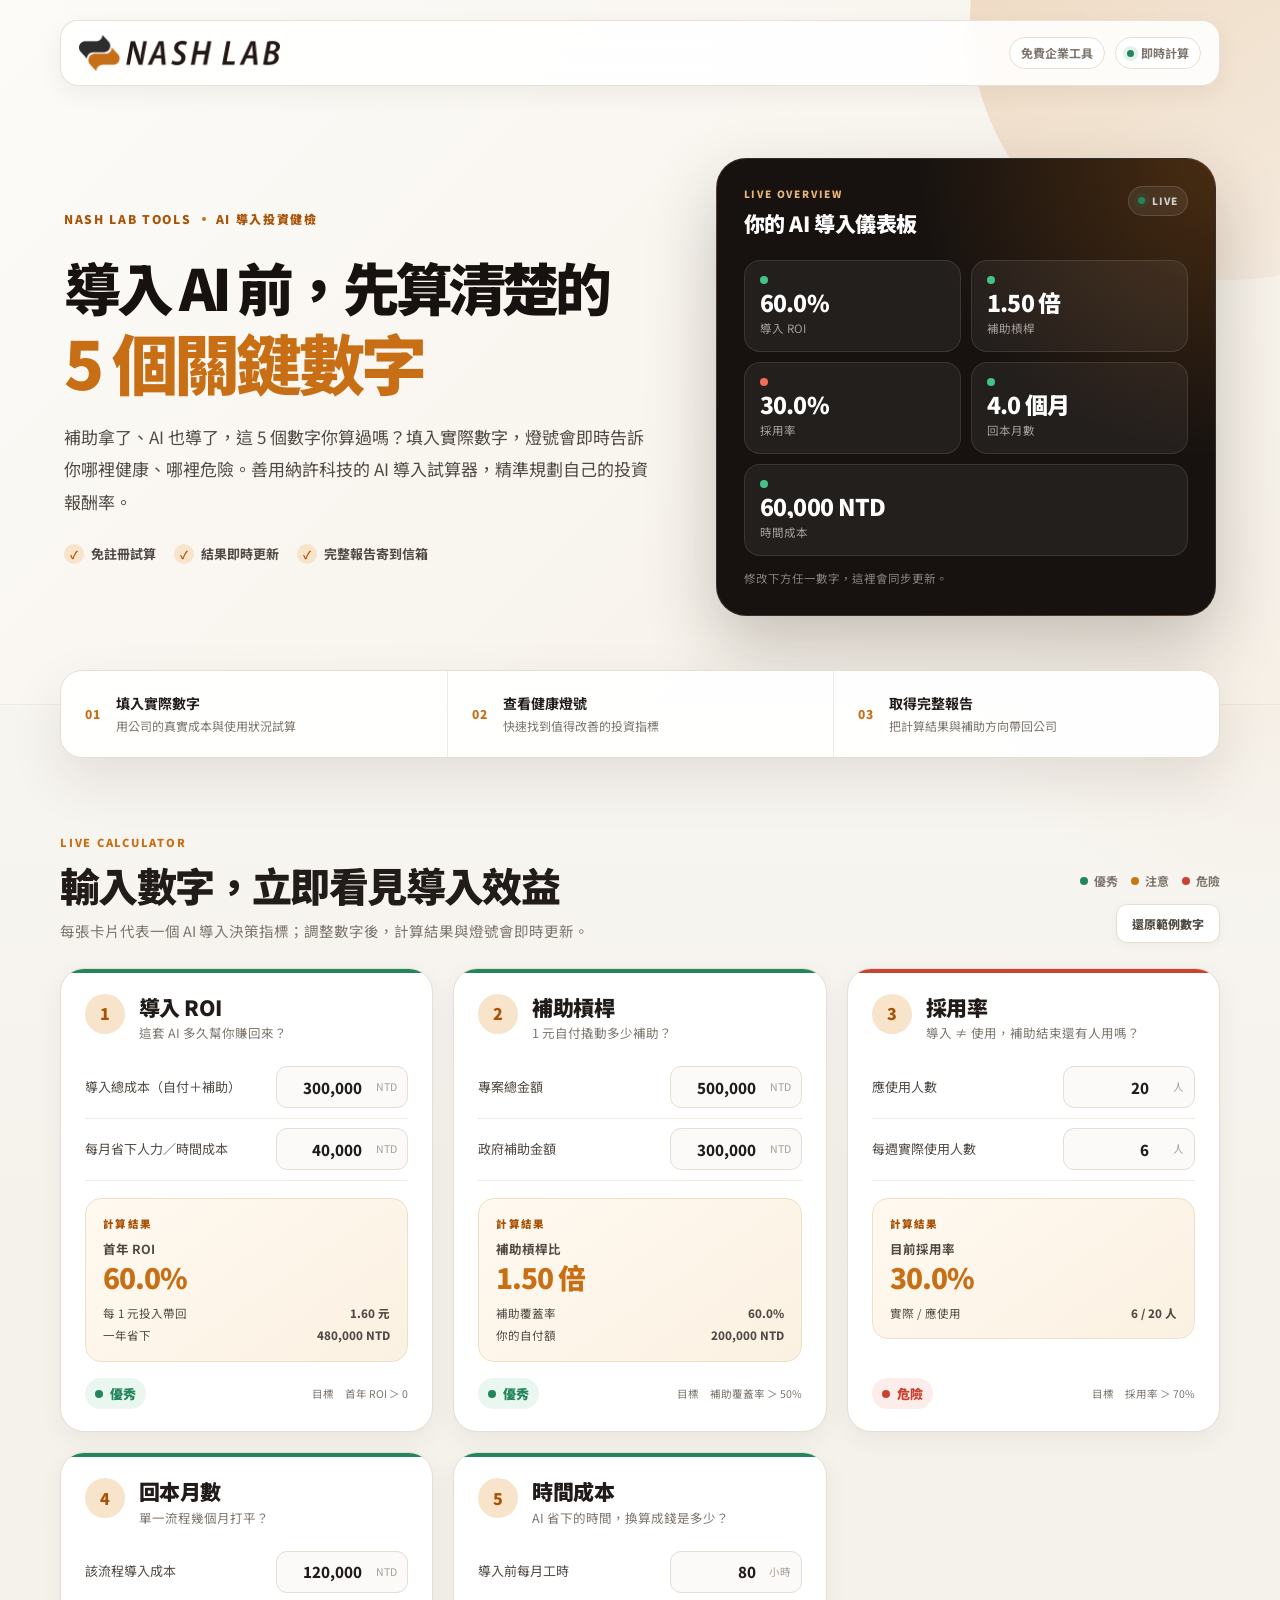
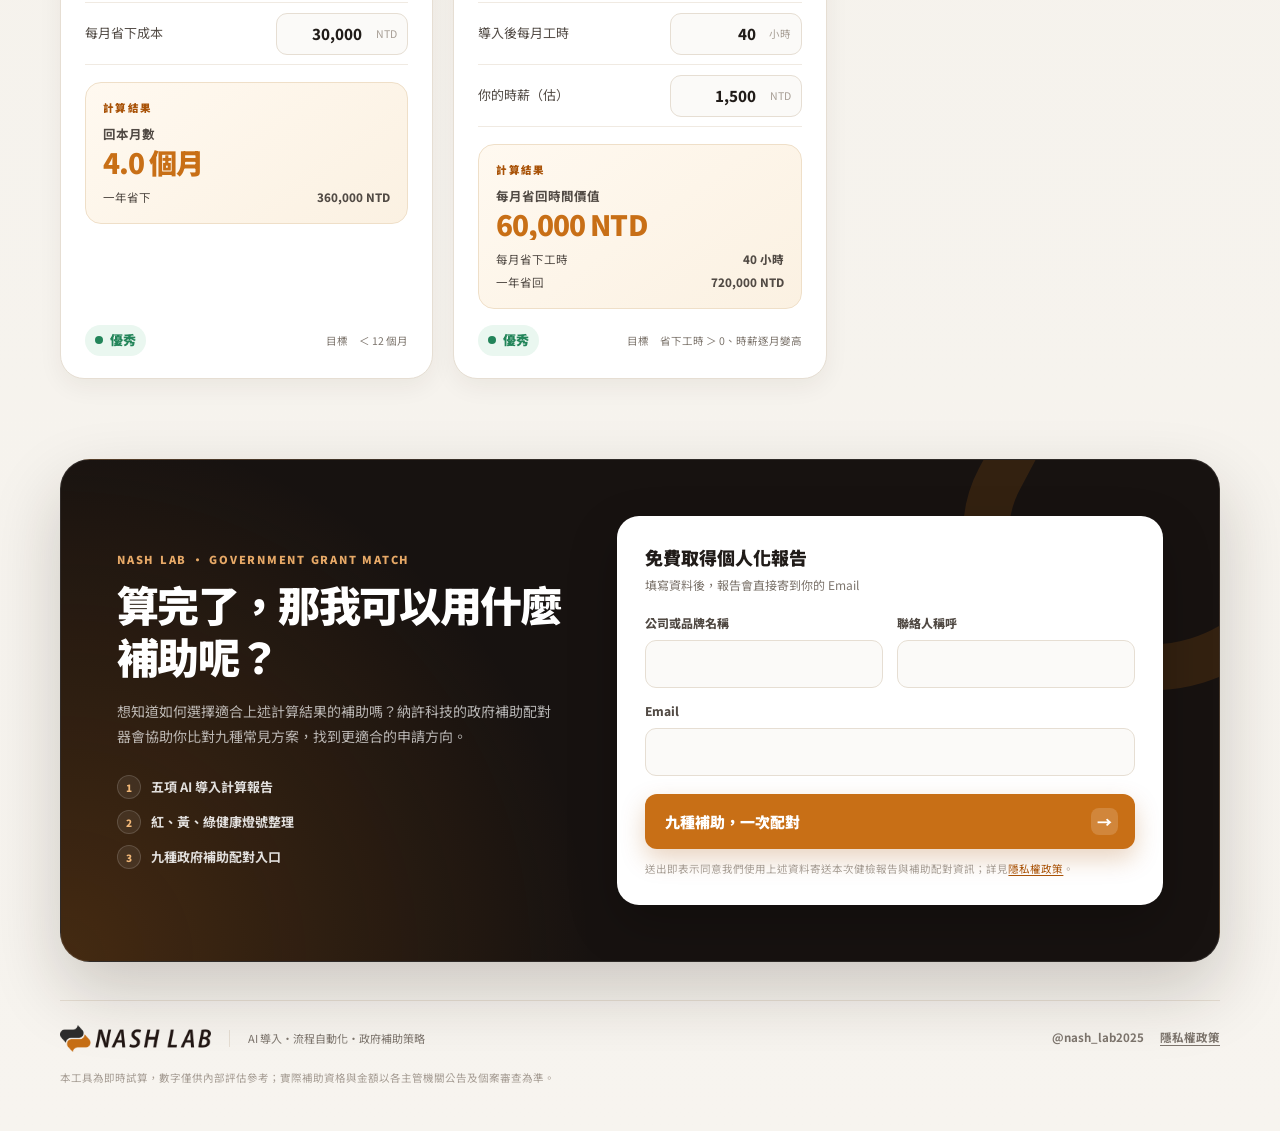
==== index.html @ 73655759 "Refresh stylesheet for mobile heading fix" ====
<!DOCTYPE html>
<html lang="zh-Hant">
<head>
<meta charset="UTF-8" />
<meta name="viewport" content="width=device-width, initial-scale=1.0" />
<title>AI 導入補助健檢｜納許實驗室 Nash Lab</title>
<meta name="description" content="免費工具：導入 AI 前，先算清楚 ROI、補助槓桿、採用率、回本月數、時間成本這 5 個數字。填入你的實際數字，紅黃綠燈號即時告訴你哪裡健康、哪裡危險。" />
<link rel="canonical" href="https://tools.nashlab.tech/" />
<meta name="theme-color" content="#D07100" />
<!-- Open Graph / 社群分享預覽 -->
<meta property="og:type" content="website" />
<meta property="og:site_name" content="Nash Lab 納許實驗室" />
<meta property="og:title" content="導入 AI 前，先算清楚的 5 個數字｜免費健檢工具" />
<meta property="og:description" content="補助拿了、AI 也導了，這 5 個數字你算過嗎？填入數字，30 秒看出你哪一盞是紅燈。" />
<meta property="og:url" content="https://tools.nashlab.tech/" />
<meta property="og:image" content="https://tools.nashlab.tech/assets/og-image.png" />
<meta property="og:image:width" content="1200" />
<meta property="og:image:height" content="630" />
<meta property="og:locale" content="zh_TW" />
<meta name="twitter:card" content="summary_large_image" />
<meta name="twitter:title" content="導入 AI 前，先算清楚的 5 個數字｜免費健檢工具" />
<meta name="twitter:description" content="補助拿了、AI 也導了，這 5 個數字你算過嗎？30 秒看出你哪一盞是紅燈。" />
<meta name="twitter:image" content="https://tools.nashlab.tech/assets/og-image.png" />
<!-- Icons -->
<link rel="icon" href="assets/favicon.ico" sizes="any" />
<link rel="icon" type="image/png" sizes="32x32" href="assets/favicon-32.png" />
<link rel="apple-touch-icon" href="assets/apple-touch-icon.png" />
<link rel="manifest" href="manifest.webmanifest" />
<!-- Fonts -->
<link rel="preconnect" href="https://fonts.googleapis.com">
<link rel="preconnect" href="https://fonts.gstatic.com" crossorigin>
<link href="https://fonts.googleapis.com/css2?family=Noto+Sans+TC:wght@400;500;700;900&display=swap" rel="stylesheet">
<link rel="stylesheet" href="css/style.css?v=20260726-1" />
</head>
<body>
<header class="hero">
  <div class="hero-shell">
    <nav class="site-nav" aria-label="品牌導覽">
      <a class="brand" href="./" aria-label="Nash Lab AI 導入補助健檢首頁">
        <img class="logo" src="assets/logo.png" alt="Nash Lab 納許科技">
      </a>
      <div class="nav-meta">
        <span>免費企業工具</span>
        <span class="nav-live"><i></i>即時計算</span>
      </div>
    </nav>

    <div class="hero-grid">
      <div class="hero-copy">
        <div class="eyebrow"><span>NASH LAB TOOLS</span><i></i><span>AI 導入投資健檢</span></div>
        <h1><span class="headline-main">導入 AI 前，先算清楚的</span><br><span class="hl">5 個關鍵數字</span></h1>
        <p class="sub">補助拿了、AI 也導了，這 5 個數字你算過嗎？填入實際數字，燈號會即時告訴你哪裡健康、哪裡危險。善用納許科技的 AI 導入試算器，精準規劃自己的投資報酬率。</p>
        <div class="hero-points" aria-label="工具特色">
          <span><i>✓</i>免註冊試算</span>
          <span><i>✓</i>結果即時更新</span>
          <span><i>✓</i>完整報告寄到信箱</span>
        </div>
      </div>

      <aside class="summary-panel" aria-label="五項即時計算摘要">
        <div class="summary-head">
          <div>
            <span class="summary-kicker">LIVE OVERVIEW</span>
            <h2>你的 AI 導入儀表板</h2>
          </div>
          <span class="summary-live"><i></i>LIVE</span>
        </div>
        <div class="summary" id="summary" aria-live="polite"></div>
        <p class="summary-note">修改下方任一數字，這裡會同步更新。</p>
      </aside>
    </div>
  </div>
</header>

<main class="wrap">
  <section class="process" aria-label="使用方式">
    <div class="process-item">
      <span class="process-num">01</span>
      <div><strong>填入實際數字</strong><p>用公司的真實成本與使用狀況試算</p></div>
    </div>
    <div class="process-item">
      <span class="process-num">02</span>
      <div><strong>查看健康燈號</strong><p>快速找到值得改善的投資指標</p></div>
    </div>
    <div class="process-item">
      <span class="process-num">03</span>
      <div><strong>取得完整報告</strong><p>把計算結果與補助方向帶回公司</p></div>
    </div>
  </section>

  <section class="calculator-section" aria-labelledby="calculator-title">
    <div class="section-head">
      <div class="section-copy">
        <span class="section-kicker">LIVE CALCULATOR</span>
        <h2 id="calculator-title">輸入數字，立即看見導入效益</h2>
        <p>每張卡片代表一個 AI 導入決策指標；調整數字後，計算結果與燈號會即時更新。</p>
      </div>
      <div class="section-tools">
        <div class="legend" aria-label="燈號說明">
          <span><i class="sw" style="background:var(--good)"></i>優秀</span>
          <span><i class="sw" style="background:var(--warn)"></i>注意</span>
          <span><i class="sw" style="background:var(--danger)"></i>危險</span>
        </div>
        <button class="reset" id="reset">還原範例數字</button>
      </div>
    </div>
    <div class="grid" id="grid"></div>
  </section>

  <section class="cta">
    <div class="cta-inner">
      <div class="cta-copy">
        <span class="cta-kicker">NASH LAB · GOVERNMENT GRANT MATCH</span>
        <h3>算完了，那我可以用什麼補助呢？</h3>
        <p>想知道如何選擇適合上述計算結果的補助嗎？納許科技的政府補助配對器會協助你比對九種常見方案，找到更適合的申請方向。</p>
        <div class="cta-benefits" aria-label="報告內容">
          <span><i>1</i>五項 AI 導入計算報告</span>
          <span><i>2</i>紅、黃、綠健康燈號整理</span>
          <span><i>3</i>九種政府補助配對入口</span>
        </div>
      </div>
      <form class="lead-form" id="lead-form">
        <div class="form-head">
          <strong>免費取得個人化報告</strong>
          <span>填寫資料後，報告會直接寄到你的 Email</span>
        </div>
        <div class="lead-fields">
          <label class="lead-field">
            <span>公司或品牌名稱</span>
            <input type="text" name="company" autocomplete="organization" maxlength="100" required>
          </label>
          <label class="lead-field">
            <span>聯絡人稱呼</span>
            <input type="text" name="contact" autocomplete="name" maxlength="60" required>
          </label>
          <label class="lead-field lead-field-email">
            <span>Email</span>
            <input type="email" name="email" autocomplete="email" inputmode="email" maxlength="160" required>
          </label>
        </div>
        <label class="form-honey" aria-hidden="true">
          <span>Website</span>
          <input type="text" name="website" tabindex="-1" autocomplete="off">
        </label>
        <button class="pill" type="submit"><span>九種補助，一次配對</span><i aria-hidden="true">→</i></button>
        <div class="form-status" id="form-status" role="status" aria-live="polite"></div>
        <p class="form-note">送出即表示同意我們使用上述資料寄送本次健檢報告與補助配對資訊；詳見<a href="https://nashlab.tech/privacy-policy/" target="_blank" rel="noopener">隱私權政策</a>。</p>
      </form>
    </div>
  </section>
</main>

<footer>
  <div class="footer-inner">
    <div class="footer-brand">
      <img class="flogo" src="assets/logo.png" alt="Nash Lab 納許科技">
      <p>AI 導入・流程自動化・政府補助策略</p>
    </div>
    <div class="footer-meta">
      <span>@nash_lab2025</span>
      <a href="https://nashlab.tech/privacy-policy/" target="_blank" rel="noopener">隱私權政策</a>
    </div>
  </div>
  <p class="disc">本工具為即時試算，數字僅供內部評估參考；實際補助資格與金額以各主管機關公告及個案審查為準。</p>
</footer>
<script src="js/app.js?v=20260725-5"></script>
</body>
</html>
---- css/style.css ----
:root{
  --paper:#F5F2EC;
  --paper-deep:#ECE5DA;
  --card:#FFFFFF;
  --ink:#211C19;
  --ink-soft:#514A44;
  --brand-black:#171210;
  --accent:#C86F16;
  --accent-deep:#A95308;
  --accent-soft:#F7E4CA;
  --accent-pale:#FFF8EE;
  --good:#23855A;
  --good-soft:#EAF7F0;
  --warn:#C47A12;
  --warn-soft:#FFF5DF;
  --danger:#C84332;
  --danger-soft:#FDEDEA;
  --line:#E6DED3;
  --line-soft:#F0EAE2;
  --muted:#7D756D;
  --muted2:#A69D94;
  --sans:"Noto Sans TC",system-ui,-apple-system,sans-serif;
  --shadow-sm:0 8px 24px rgba(46,32,20,.06);
  --shadow:0 22px 54px rgba(46,32,20,.10);
  --radius:24px;
}
*{box-sizing:border-box;margin:0;padding:0}
html{scroll-behavior:smooth}
body{
  min-height:100vh;
  background:
    radial-gradient(circle at 100% 18%,rgba(200,111,22,.10),transparent 26rem),
    linear-gradient(180deg,#FBFAF7 0,var(--paper) 46%,#F7F4EF 100%);
  color:var(--ink);
  font-family:var(--sans);
  line-height:1.55;
  -webkit-font-smoothing:antialiased;
}
a{color:inherit}
button,input{font-family:inherit}
.wrap{width:min(1160px,calc(100% - 40px));margin:0 auto}

/* ---------- hero / Nash brand ---------- */
.hero{
  position:relative;
  overflow:hidden;
  padding:20px 20px 78px;
  background:linear-gradient(135deg,#FCFBF8 0%,#F6F0E7 100%);
  border-bottom:1px solid rgba(200,111,22,.12);
}
.hero::before{
  content:"";
  position:absolute;
  width:520px;
  height:520px;
  right:-210px;
  top:-240px;
  border-radius:50%;
  background:linear-gradient(145deg,rgba(200,111,22,.26),rgba(200,111,22,.02));
}
.hero::after{
  content:"";
  position:absolute;
  inset:0;
  opacity:.25;
  pointer-events:none;
  background-image:
    linear-gradient(rgba(33,28,25,.055) 1px,transparent 1px),
    linear-gradient(90deg,rgba(33,28,25,.055) 1px,transparent 1px);
  background-size:72px 72px;
  -webkit-mask-image:linear-gradient(to bottom,rgba(0,0,0,.28),transparent 74%);
  mask-image:linear-gradient(to bottom,rgba(0,0,0,.28),transparent 74%);
}
.hero-shell{position:relative;z-index:1;width:min(1160px,100%);margin:0 auto}
.site-nav{
  min-height:66px;
  display:flex;
  align-items:center;
  justify-content:space-between;
  gap:24px;
  padding:13px 18px;
  background:rgba(255,255,255,.88);
  border:1px solid rgba(230,222,211,.9);
  border-radius:18px;
  box-shadow:var(--shadow-sm);
  backdrop-filter:blur(12px);
}
.brand{display:inline-flex;align-items:center;text-decoration:none}
.logo{display:block;width:auto;height:36px}
.nav-meta{display:flex;align-items:center;gap:10px}
.nav-meta>span{
  display:inline-flex;
  align-items:center;
  gap:7px;
  min-height:32px;
  padding:6px 11px;
  border:1px solid var(--line);
  border-radius:999px;
  background:#fff;
  color:var(--muted);
  font-size:12px;
  font-weight:700;
}
.nav-live i,.summary-live i{
  width:7px;
  height:7px;
  border-radius:50%;
  background:var(--good);
  box-shadow:0 0 0 4px rgba(35,133,90,.12);
}
.hero-grid{
  display:grid;
  grid-template-columns:minmax(0,1.08fr) minmax(390px,.92fr);
  align-items:center;
  gap:64px;
  padding:72px 4px 10px;
}
.hero-copy{max-width:650px}
.eyebrow{
  display:flex;
  align-items:center;
  gap:10px;
  margin-bottom:18px;
  color:var(--accent-deep);
  font-size:12px;
  font-weight:900;
  letter-spacing:.14em;
}
.eyebrow i{width:4px;height:4px;border-radius:50%;background:var(--accent)}
h1{
  color:var(--brand-black);
  font-size:clamp(40px,5.4vw,66px);
  font-weight:900;
  letter-spacing:-.055em;
  line-height:1.12;
}
.headline-main{
  display:inline-block;
  font-size:.86em;
  letter-spacing:-.07em;
  white-space:nowrap;
}
h1 .hl{
  display:inline-block;
  margin-top:5px;
  color:var(--accent);
}
.sub{
  max-width:610px;
  margin-top:22px;
  color:var(--ink-soft);
  font-size:17px;
  line-height:1.9;
}
.hero-points{display:flex;flex-wrap:wrap;gap:10px 18px;margin-top:26px}
.hero-points span{display:inline-flex;align-items:center;gap:7px;color:var(--ink-soft);font-size:13px;font-weight:700}
.hero-points i{
  width:20px;
  height:20px;
  display:grid;
  place-items:center;
  border-radius:50%;
  background:var(--accent-soft);
  color:var(--accent-deep);
  font-style:normal;
  font-size:11px;
}

/* ---------- live dashboard ---------- */
.summary-panel{
  padding:27px;
  border:1px solid rgba(255,255,255,.12);
  border-radius:30px;
  background:
    radial-gradient(circle at 100% 0,rgba(200,111,22,.28),transparent 44%),
    var(--brand-black);
  color:#fff;
  box-shadow:0 30px 70px rgba(38,24,15,.24);
}
.summary-head{display:flex;align-items:flex-start;justify-content:space-between;gap:20px}
.summary-kicker{display:block;color:#E9B479;font-size:10px;font-weight:900;letter-spacing:.18em}
.summary-head h2{margin-top:5px;color:#fff;font-size:21px;font-weight:900;letter-spacing:-.02em}
.summary-live{
  display:inline-flex;
  align-items:center;
  gap:7px;
  padding:6px 9px;
  border:1px solid rgba(255,255,255,.14);
  border-radius:999px;
  background:rgba(255,255,255,.07);
  color:rgba(255,255,255,.76);
  font-size:10px;
  font-weight:900;
  letter-spacing:.1em;
}
.summary{
  display:grid;
  grid-template-columns:repeat(2,minmax(0,1fr));
  gap:10px;
  margin-top:21px;
}
.schip{
  min-width:0;
  min-height:92px;
  display:flex;
  flex-direction:column;
  align-items:flex-start;
  justify-content:center;
  gap:7px;
  padding:14px 15px;
  border:1px solid rgba(255,255,255,.10);
  border-radius:16px;
  background:rgba(255,255,255,.055);
}
.schip:last-child{grid-column:1 / -1}
.schip .dot{width:8px;height:8px;border-radius:50%;background:#827A74;transition:background .2s}
.dot.good{background:#44C389}
.dot.warn{background:#F0A943}
.dot.danger{background:#F06D5E}
.schip .val{
  max-width:100%;
  overflow:hidden;
  color:#fff;
  font-size:23px;
  font-weight:900;
  font-variant-numeric:tabular-nums;
  letter-spacing:-.03em;
  line-height:1;
  text-overflow:ellipsis;
  white-space:nowrap;
}
.schip .lbl{color:rgba(255,255,255,.58);font-size:11.5px;line-height:1.3}
.summary-note{margin-top:14px;color:rgba(255,255,255,.48);font-size:11.5px}

/* ---------- three-step strip ---------- */
.process{
  position:relative;
  z-index:2;
  display:grid;
  grid-template-columns:repeat(3,minmax(0,1fr));
  margin-top:-35px;
  border:1px solid var(--line);
  border-radius:22px;
  background:rgba(255,255,255,.96);
  box-shadow:var(--shadow);
}
.process-item{display:flex;align-items:center;gap:15px;padding:22px 24px}
.process-item+ .process-item{border-left:1px solid var(--line-soft)}
.process-num{
  flex:none;
  color:var(--accent);
  font-size:12px;
  font-weight:900;
  letter-spacing:.08em;
}
.process-item strong{display:block;color:var(--ink);font-size:14px}
.process-item p{margin-top:2px;color:var(--muted);font-size:12px}

/* ---------- calculator heading ---------- */
.calculator-section{padding:76px 0 16px}
.section-head{display:flex;align-items:flex-end;justify-content:space-between;gap:40px;margin-bottom:25px}
.section-copy{max-width:670px}
.section-kicker,.cta-kicker{
  display:block;
  margin-bottom:9px;
  color:var(--accent);
  font-size:11px;
  font-weight:900;
  letter-spacing:.16em;
}
.section-copy h2{font-size:clamp(28px,4vw,40px);font-weight:900;letter-spacing:-.04em;line-height:1.25}
.section-copy p{margin-top:10px;color:var(--muted);font-size:14.5px}
.section-tools{display:flex;flex-direction:column;align-items:flex-end;gap:13px}
.legend{display:flex;align-items:center;gap:13px;flex-wrap:wrap;color:var(--muted);font-size:12px;font-weight:700}
.legend span{display:inline-flex;align-items:center;gap:6px;white-space:nowrap}
.sw{width:8px;height:8px;border-radius:50%}
.reset{
  min-height:39px;
  padding:8px 15px;
  border:1px solid var(--line);
  border-radius:11px;
  background:#fff;
  color:var(--ink-soft);
  cursor:pointer;
  font-size:12px;
  font-weight:800;
  box-shadow:0 3px 10px rgba(34,26,20,.04);
  transition:border-color .16s,color .16s,transform .16s;
}
.reset:hover{border-color:var(--accent);color:var(--accent-deep);transform:translateY(-1px)}
.reset:focus-visible{outline:3px solid rgba(200,111,22,.22);outline-offset:2px}

/* ---------- calculator cards ---------- */
.grid{display:grid;grid-template-columns:repeat(auto-fit,minmax(340px,1fr));gap:20px}
.card{
  position:relative;
  overflow:hidden;
  display:flex;
  flex-direction:column;
  min-width:0;
  border:1px solid var(--line);
  border-radius:var(--radius);
  background:var(--card);
  box-shadow:var(--shadow-sm);
  transition:transform .18s ease,box-shadow .18s ease,border-color .18s ease;
}
.card::before{content:"";height:4px;position:absolute;inset:0 0 auto;background:var(--accent)}
.card[data-status="good"]::before{background:var(--good)}
.card[data-status="warn"]::before{background:var(--warn)}
.card[data-status="danger"]::before{background:var(--danger)}
.card:hover{transform:translateY(-3px);border-color:#DCD1C3;box-shadow:var(--shadow)}
.card-h{display:flex;align-items:flex-start;gap:14px;padding:25px 24px 10px}
.numchip{
  flex:none;
  width:40px;
  height:40px;
  display:grid;
  place-items:center;
  border-radius:50%;
  background:var(--accent-soft);
  color:var(--accent-deep);
  font-size:16px;
  font-weight:900;
}
.card-h h2{color:var(--ink);font-size:21px;font-weight:900;letter-spacing:-.025em;line-height:1.25}
.card-h .tag{margin-top:4px;color:var(--muted);font-size:12.5px;line-height:1.5}
.fields{padding:4px 24px 0}
.field{
  display:flex;
  align-items:center;
  justify-content:space-between;
  gap:12px;
  min-height:62px;
  padding:9px 0;
  border-bottom:1px solid var(--line-soft);
}
.field label{min-width:0;flex:1;color:var(--ink-soft);font-size:13px;line-height:1.45}
.in{position:relative;flex:none}
.in input{
  width:132px;
  min-height:42px;
  padding:8px 45px 8px 10px;
  border:1px solid var(--line);
  border-radius:11px;
  background:#FBFAF8;
  color:var(--ink);
  font-size:15px;
  font-weight:800;
  font-variant-numeric:tabular-nums;
  text-align:right;
  transition:border-color .15s,box-shadow .15s,background .15s;
}
.in input:hover{border-color:#D9CEC0;background:#fff}
.in input:focus{outline:none;border-color:var(--accent);background:#fff;box-shadow:0 0 0 4px rgba(200,111,22,.12)}
.in .unit{position:absolute;right:11px;top:50%;transform:translateY(-50%);color:var(--muted2);font-size:10.5px;pointer-events:none}
.result{
  margin:17px 24px 0;
  padding:17px 17px 16px;
  border:1px solid #EFDFC8;
  border-radius:16px;
  background:linear-gradient(145deg,#FFF9F0,#FBF1E2);
}
.rlead{color:var(--accent-deep);font-size:10.5px;font-weight:900;letter-spacing:.12em}
.rmain{display:flex;flex-direction:column;align-items:flex-start;gap:4px;margin-top:7px}
.rmain .rl{color:var(--ink-soft);font-size:12.5px;font-weight:700;white-space:nowrap}
.rmain .rv{
  max-width:100%;
  overflow:hidden;
  color:var(--accent);
  font-size:28px;
  font-weight:900;
  font-variant-numeric:tabular-nums;
  letter-spacing:-.035em;
  line-height:1.12;
  text-overflow:ellipsis;
  white-space:nowrap;
}
.rsub{display:flex;flex-direction:column;gap:5px;margin-top:11px;color:var(--ink-soft);font-size:11.5px;font-variant-numeric:tabular-nums}
.rsub .row{display:flex;justify-content:space-between;gap:12px}
.rsub .v{font-weight:800;text-align:right}
.verdict{display:flex;align-items:center;justify-content:space-between;gap:10px;margin-top:auto;padding:16px 24px 22px}
.badge{
  flex:none;
  display:inline-flex;
  align-items:center;
  gap:7px;
  min-height:31px;
  padding:5px 10px;
  border-radius:999px;
  background:#F3F0EC;
  color:var(--muted);
  font-size:13px;
  font-weight:900;
  white-space:nowrap;
  word-break:keep-all;
}
.badge .bd{width:8px;height:8px;border-radius:50%;background:var(--muted2)}
.badge.good{background:var(--good-soft);color:var(--good)}
.badge.good .bd{background:var(--good)}
.badge.warn{background:var(--warn-soft);color:var(--warn)}
.badge.warn .bd{background:var(--warn)}
.badge.danger{background:var(--danger-soft);color:var(--danger)}
.badge.danger .bd{background:var(--danger)}
.target{color:var(--muted);font-size:10.5px;line-height:1.45;text-align:right}

/* ---------- lead capture / grant match ---------- */
.cta{
  position:relative;
  overflow:hidden;
  margin:64px 0 0;
  border:1px solid rgba(255,255,255,.10);
  border-radius:30px;
  background:
    radial-gradient(circle at 0 100%,rgba(200,111,22,.26),transparent 42%),
    var(--brand-black);
  box-shadow:0 30px 70px rgba(35,23,15,.20);
}
.cta::before{
  content:"";
  position:absolute;
  width:260px;
  height:260px;
  right:-110px;
  top:-120px;
  border:46px solid rgba(200,111,22,.16);
  border-radius:46% 54% 57% 43%;
  transform:rotate(28deg);
}
.cta-inner{
  position:relative;
  z-index:1;
  display:grid;
  grid-template-columns:minmax(0,.9fr) minmax(420px,1.1fr);
  align-items:center;
  gap:54px;
  padding:56px;
}
.cta-kicker{color:#E7A967}
.cta h3{max-width:480px;color:#fff;font-size:clamp(28px,4vw,42px);font-weight:900;letter-spacing:-.04em;line-height:1.25}
.cta-copy>p{max-width:500px;margin-top:16px;color:rgba(255,255,255,.68);font-size:14px;line-height:1.85}
.cta-benefits{display:flex;flex-direction:column;gap:11px;margin-top:25px}
.cta-benefits span{display:flex;align-items:center;gap:10px;color:rgba(255,255,255,.86);font-size:13px;font-weight:700}
.cta-benefits i{
  flex:none;
  width:24px;
  height:24px;
  display:grid;
  place-items:center;
  border:1px solid rgba(255,255,255,.15);
  border-radius:50%;
  background:rgba(255,255,255,.07);
  color:#F2B878;
  font-style:normal;
  font-size:10px;
  font-weight:900;
}
.lead-form{
  padding:27px;
  border:1px solid rgba(255,255,255,.9);
  border-radius:22px;
  background:#fff;
  box-shadow:0 20px 50px rgba(0,0,0,.22);
}
.form-head{display:flex;flex-direction:column;gap:4px;margin-bottom:20px}
.form-head strong{color:var(--ink);font-size:18px;font-weight:900}
.form-head span{color:var(--muted);font-size:12px}
.lead-fields{display:grid;grid-template-columns:repeat(2,minmax(0,1fr));gap:14px;text-align:left}
.lead-field{display:flex;flex-direction:column;gap:7px}
.lead-field-email{grid-column:1 / -1}
.lead-field span{color:var(--ink-soft);font-size:12px;font-weight:800}
.lead-field input{
  width:100%;
  min-height:48px;
  padding:11px 13px;
  border:1px solid var(--line);
  border-radius:11px;
  background:#FBFAF8;
  color:var(--ink);
  font-size:16px;
  transition:border-color .16s,box-shadow .16s,background .16s;
}
.lead-field input:hover{border-color:#D6CABC;background:#fff}
.lead-field input:focus{outline:none;border-color:var(--accent);background:#fff;box-shadow:0 0 0 4px rgba(200,111,22,.12)}
.form-honey{position:absolute!important;left:-9999px!important;width:1px!important;height:1px!important;overflow:hidden!important}
.pill{
  display:inline-flex;
  align-items:center;
  justify-content:space-between;
  gap:18px;
  min-height:54px;
  margin-top:18px;
  padding:14px 17px 14px 20px;
  border:0;
  border-radius:12px;
  background:var(--accent);
  color:#fff;
  cursor:pointer;
  font-size:15px;
  font-weight:900;
  text-decoration:none;
  box-shadow:0 10px 24px rgba(169,83,8,.25);
  transition:transform .16s,background .16s,box-shadow .16s;
}
.lead-form .pill{width:100%}
.pill i{
  width:27px;
  height:27px;
  display:grid;
  place-items:center;
  border-radius:8px;
  background:rgba(255,255,255,.16);
  font-style:normal;
}
.pill:hover{transform:translateY(-2px);background:var(--accent-deep);box-shadow:0 14px 28px rgba(169,83,8,.30)}
.pill:focus-visible{outline:3px solid rgba(200,111,22,.25);outline-offset:3px}
.pill:disabled{cursor:wait;opacity:.72;transform:none}
.form-status{margin:11px 0 0;padding:9px 11px;border-radius:9px;font-size:12px;font-weight:700;line-height:1.5}
.form-status:empty{display:none}
.form-status.success{background:var(--good-soft);color:#155B3B}
.form-status.error{background:var(--danger-soft);color:#872A1F}
.cta .form-note{max-width:none;margin-top:11px;color:var(--muted2);font-size:10.5px;line-height:1.65}
.form-note a{color:var(--accent-deep);text-underline-offset:2px}

/* ---------- thank-you page ---------- */
.thanks-wrap{min-height:calc(100vh - 40px);display:grid;place-items:center;padding:36px 22px}
.thanks-card{
  width:min(680px,100%);
  padding:44px 30px;
  border:1px solid var(--line);
  border-top:5px solid var(--accent);
  border-radius:26px;
  background:#fff;
  box-shadow:var(--shadow);
  text-align:center;
}
.thanks-card .logo{height:42px;margin:0 auto 24px}
.thanks-card .eyebrow{justify-content:center;margin-bottom:12px}
.thanks-card h1{font-size:clamp(30px,6vw,44px);font-weight:900}
.thanks-card p{max-width:46ch;margin:16px auto 0;color:var(--ink-soft)}
.thanks-actions{display:flex;justify-content:center;gap:12px;flex-wrap:wrap;margin-top:26px}
.thanks-actions .pill{justify-content:center;margin-top:0}
.thanks-actions .secondary{border:1px solid var(--line);background:#fff;color:var(--accent-deep);box-shadow:none}

/* ---------- footer ---------- */
footer{width:min(1160px,calc(100% - 40px));margin:0 auto;padding:38px 0 44px}
.footer-inner{display:flex;align-items:center;justify-content:space-between;gap:24px;padding-top:24px;border-top:1px solid var(--line)}
.footer-brand{display:flex;align-items:center;gap:18px}
.flogo{display:block;width:auto;height:27px}
.footer-brand p{padding-left:18px;border-left:1px solid var(--line);color:var(--muted);font-size:11px}
.footer-meta{display:flex;align-items:center;gap:16px;color:var(--muted);font-size:11.5px;font-weight:700}
.footer-meta a{text-underline-offset:3px}
.disc{max-width:720px;margin-top:17px;color:var(--muted2);font-size:10.5px;line-height:1.7}

@media (max-width:980px){
  .hero-grid{grid-template-columns:1fr;gap:42px;padding-top:58px}
  .hero-copy{max-width:760px}
  .summary-panel{max-width:720px}
  .process{grid-template-columns:1fr}
  .process-item{padding:16px 20px}
  .process-item+ .process-item{border-top:1px solid var(--line-soft);border-left:0}
  .section-head{align-items:flex-start;flex-direction:column;gap:20px}
  .section-tools{width:100%;align-items:flex-start;flex-direction:row;justify-content:space-between}
  .cta-inner{grid-template-columns:1fr;gap:36px;padding:46px}
  .cta-copy{max-width:680px}
}
@media (max-width:720px){
  .hero{padding:12px 14px 66px}
  .site-nav{min-height:58px;padding:11px 13px;border-radius:15px}
  .logo{height:29px}
  .nav-meta>span:first-child{display:none}
  .hero-grid{gap:34px;padding:45px 2px 4px}
  .eyebrow{font-size:10px;letter-spacing:.11em}
  h1{
    font-size:clamp(18px,4.6vw,28px);
    letter-spacing:-.075em;
    line-height:1.2;
    white-space:nowrap;
  }
  .hero-copy h1 br{display:none}
  .headline-main{display:inline;font-size:1em;letter-spacing:inherit;white-space:nowrap}
  h1 .hl{display:inline;margin-top:0;margin-left:.14em}

  .sub{font-size:15px;line-height:1.8}
  .hero-points{gap:9px 14px;margin-top:22px}
  .hero-points span{font-size:11.5px}
  .summary-panel{padding:21px;border-radius:23px}
  .summary-head h2{font-size:18px}
  .schip{min-height:82px;padding:12px}
  .schip .val{font-size:20px}
  .wrap{width:min(100% - 28px,1160px)}
  .process{margin-top:-27px;border-radius:18px}
  .process-item p{font-size:11px}
  .calculator-section{padding-top:58px}
  .section-copy h2{font-size:29px}
  .section-tools{align-items:flex-start;flex-direction:column}
  .grid{grid-template-columns:1fr}
  .card{border-radius:20px}
  .card-h{padding:23px 20px 9px}
  .fields{padding:4px 20px 0}
  .result{margin:15px 20px 0}
  .verdict{padding:15px 20px 20px}
  .cta{margin-top:48px;border-radius:24px}
  .cta-inner{gap:30px;padding:34px 20px 22px}
  .cta h3{
    max-width:none;
    font-size:clamp(18px,4.5vw,27px);
    letter-spacing:-.055em;
    white-space:nowrap;
  }
  .lead-form{padding:22px 18px}
  .lead-fields{grid-template-columns:1fr}
  .lead-field-email{grid-column:auto}
  footer{width:min(100% - 28px,1160px);padding-bottom:34px}
  .footer-inner{align-items:flex-start;flex-direction:column}
  .footer-brand{align-items:flex-start;flex-direction:column;gap:11px}
  .footer-brand p{padding-left:0;border-left:0}
}
@media (max-width:390px){
  .summary-panel{padding:18px}
  .summary{gap:8px}
  .schip{padding:11px 10px}
  .field{align-items:flex-start;flex-direction:column;gap:7px;padding:11px 0}
  .in,.in input{width:100%}
  .rmain .rv{font-size:25px}
  .rsub .row{align-items:flex-start;flex-direction:column;gap:1px}
  .rsub .v{text-align:left}
  .target{max-width:47%}
}
@media (prefers-reduced-motion:reduce){*{scroll-behavior:auto!important;transition:none!important}}
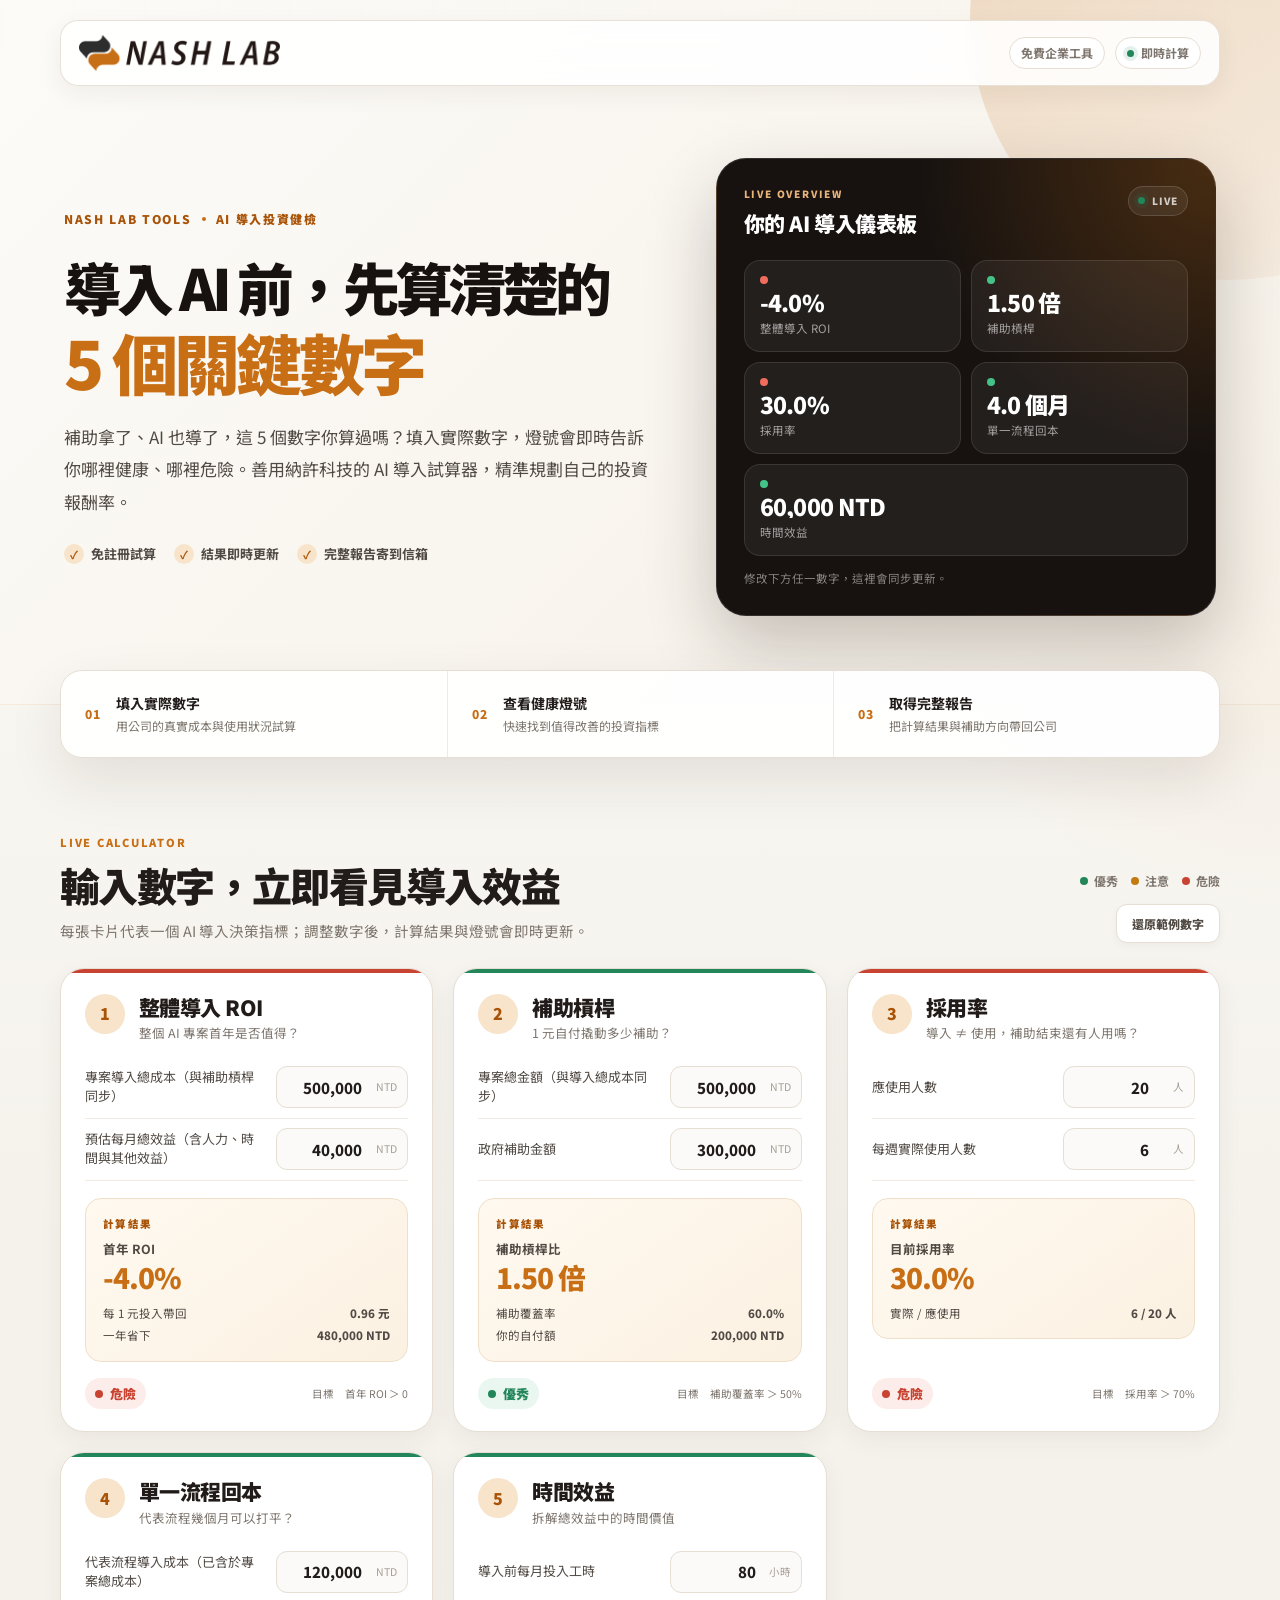
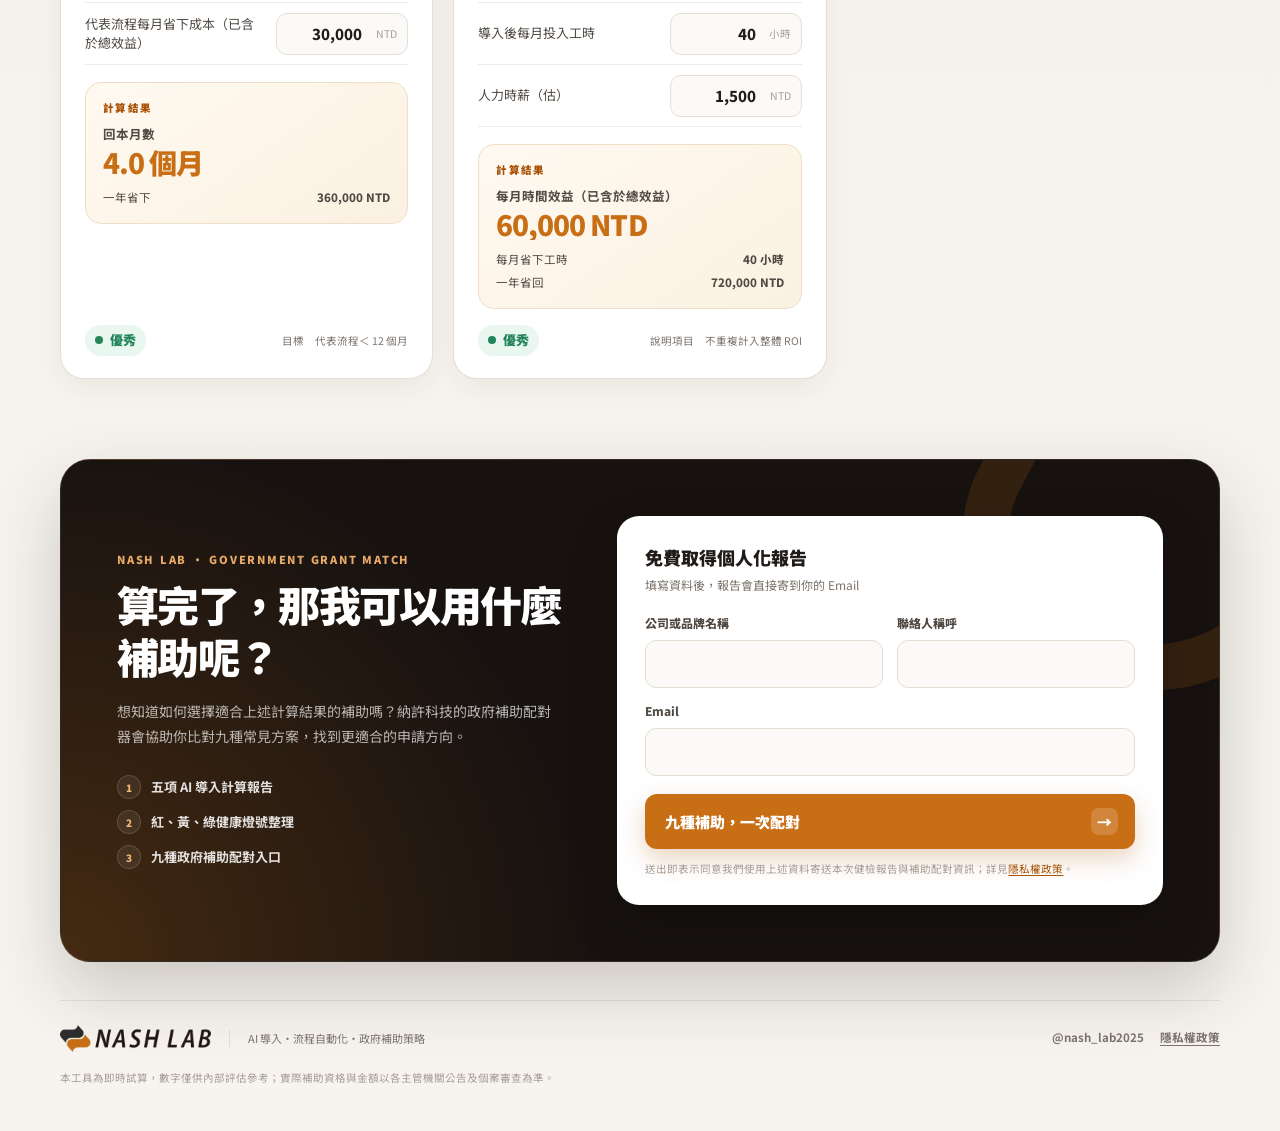
==== commit 07b643d4: "Refresh calculator definitions and script version" ====
--- a/index.html
+++ b/index.html
@@ -4,7 +4,7 @@
 <meta charset="UTF-8" />
 <meta name="viewport" content="width=device-width, initial-scale=1.0" />
 <title>AI 導入補助健檢｜納許實驗室 Nash Lab</title>
-<meta name="description" content="免費工具：導入 AI 前，先算清楚 ROI、補助槓桿、採用率、回本月數、時間成本這 5 個數字。填入你的實際數字，紅黃綠燈號即時告訴你哪裡健康、哪裡危險。" />
+<meta name="description" content="免費工具：導入 AI 前，先算清楚整體 ROI、補助槓桿、採用率、單一流程回本與時間效益這 5 個數字。填入你的實際數字，紅黃綠燈號即時告訴你哪裡健康、哪裡危險。" />
 <link rel="canonical" href="https://tools.nashlab.tech/" />
 <meta name="theme-color" content="#D07100" />
 <!-- Open Graph / 社群分享預覽 -->
@@ -30,13 +30,13 @@
 <link rel="preconnect" href="https://fonts.googleapis.com">
 <link rel="preconnect" href="https://fonts.gstatic.com" crossorigin>
 <link href="https://fonts.googleapis.com/css2?family=Noto+Sans+TC:wght@400;500;700;900&display=swap" rel="stylesheet">
-<link rel="stylesheet" href="css/style.css?v=20260726-1" />
+<link rel="stylesheet" href="css/style.css?v=20260726-5" />
 </head>
 <body>
 <header class="hero">
   <div class="hero-shell">
     <nav class="site-nav" aria-label="品牌導覽">
-      <a class="brand" href="./" aria-label="Nash Lab AI 導入補助健檢首頁">
+      <a class="brand" href="https://nashlab.tech/" aria-label="前往 Nash Lab 納許科技官網首頁">
         <img class="logo" src="assets/logo.png" alt="Nash Lab 納許科技">
       </a>
       <div class="nav-meta">
@@ -163,6 +163,6 @@
   </div>
   <p class="disc">本工具為即時試算，數字僅供內部評估參考；實際補助資格與金額以各主管機關公告及個案審查為準。</p>
 </footer>
-<script src="js/app.js?v=20260725-5"></script>
+<script src="js/app.js?v=20260825-6"></script>
 </body>
 </html>
--- a/css/style.css
+++ b/css/style.css
@@ -571,14 +571,25 @@
   .hero-grid{gap:34px;padding:45px 2px 4px}
   .eyebrow{font-size:10px;letter-spacing:.11em}
   h1{
-    font-size:clamp(18px,4.6vw,28px);
-    letter-spacing:-.075em;
-    line-height:1.2;
+    font-size:clamp(27px,7.4vw,38px);
+    letter-spacing:-.07em;
+    line-height:.82;
+  }
+  .hero-copy h1 br{display:block}
+  .headline-main{
+    display:block;
+    font-size:1em;
+    letter-spacing:inherit;
     white-space:nowrap;
   }
-  .hero-copy h1 br{display:none}
-  .headline-main{display:inline;font-size:1em;letter-spacing:inherit;white-space:nowrap}
-  h1 .hl{display:inline;margin-top:0;margin-left:.14em}
+  h1 .hl{
+    display:block;
+    margin-top:-6px;
+    margin-left:0;
+    font-size:1.3em;
+    line-height:.82;
+    white-space:nowrap;
+  }
 
   .sub{font-size:15px;line-height:1.8}
   .hero-points{gap:9px 14px;margin-top:22px}
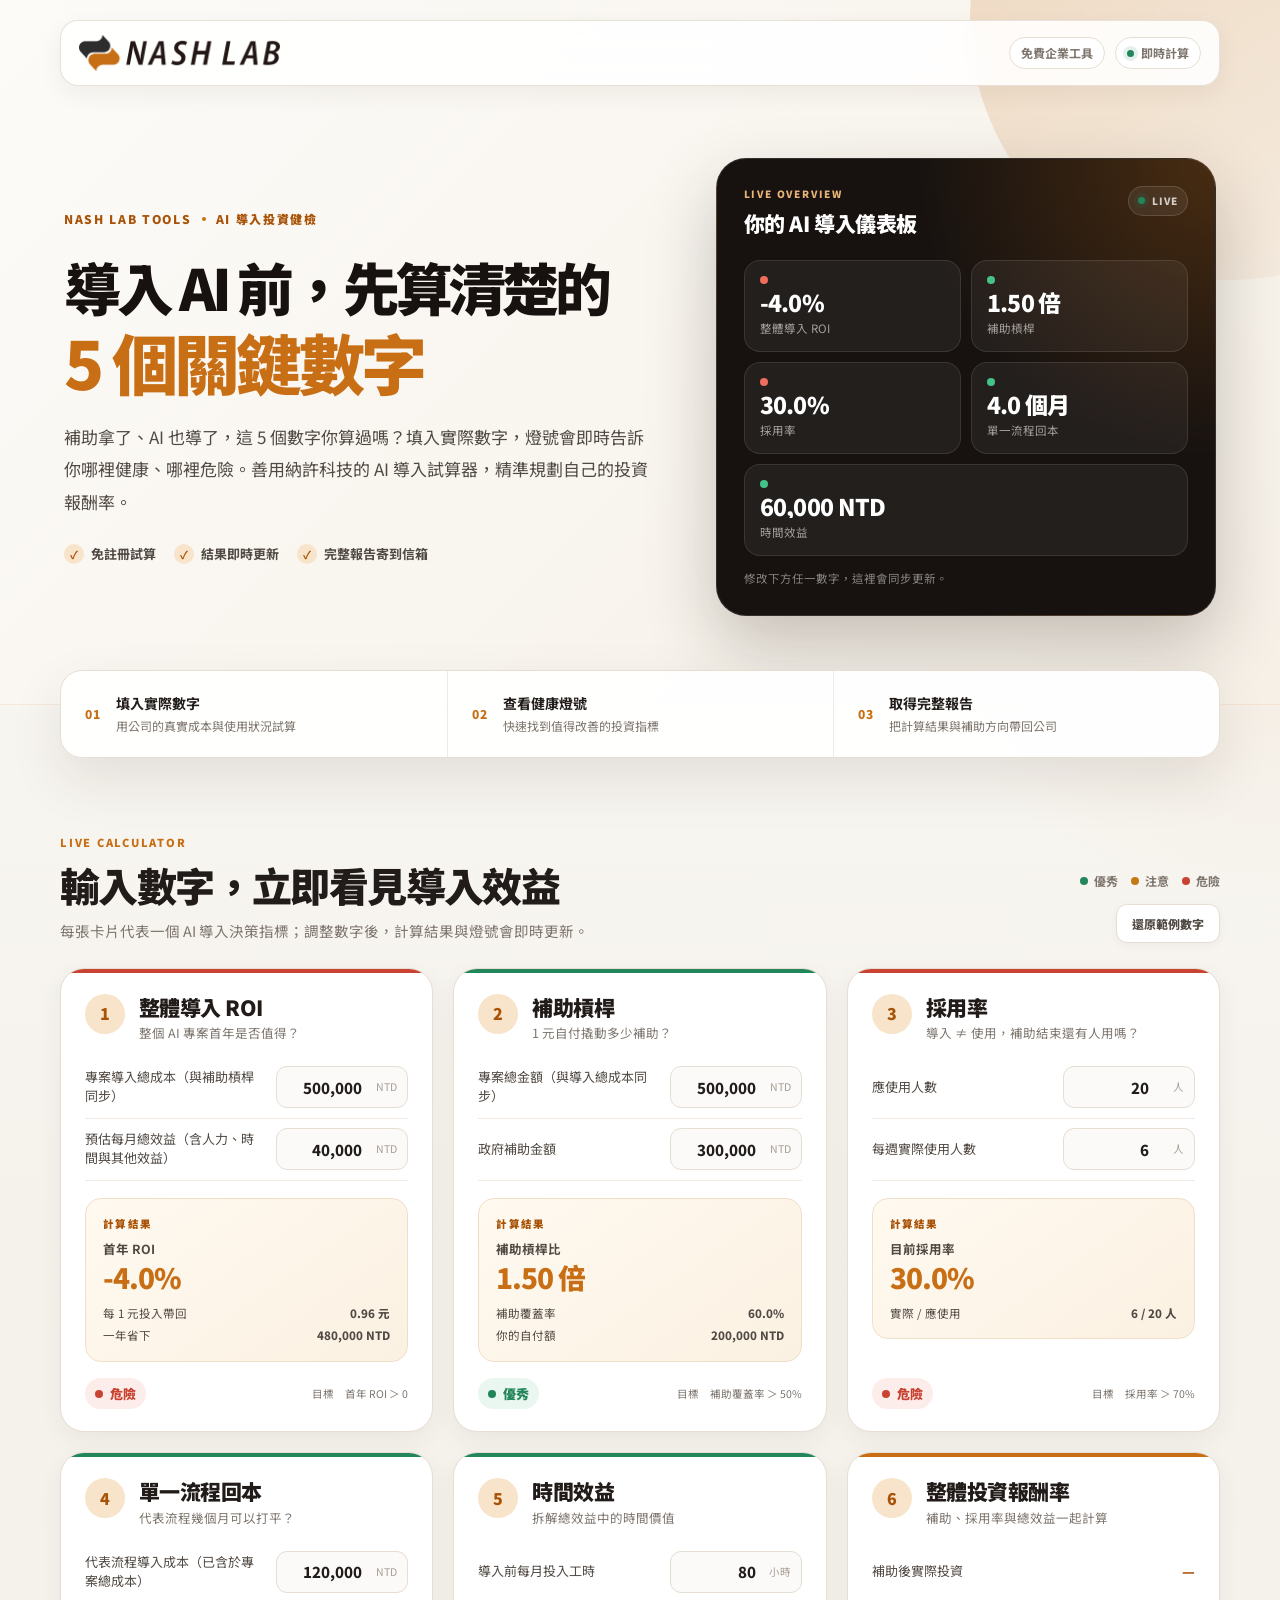
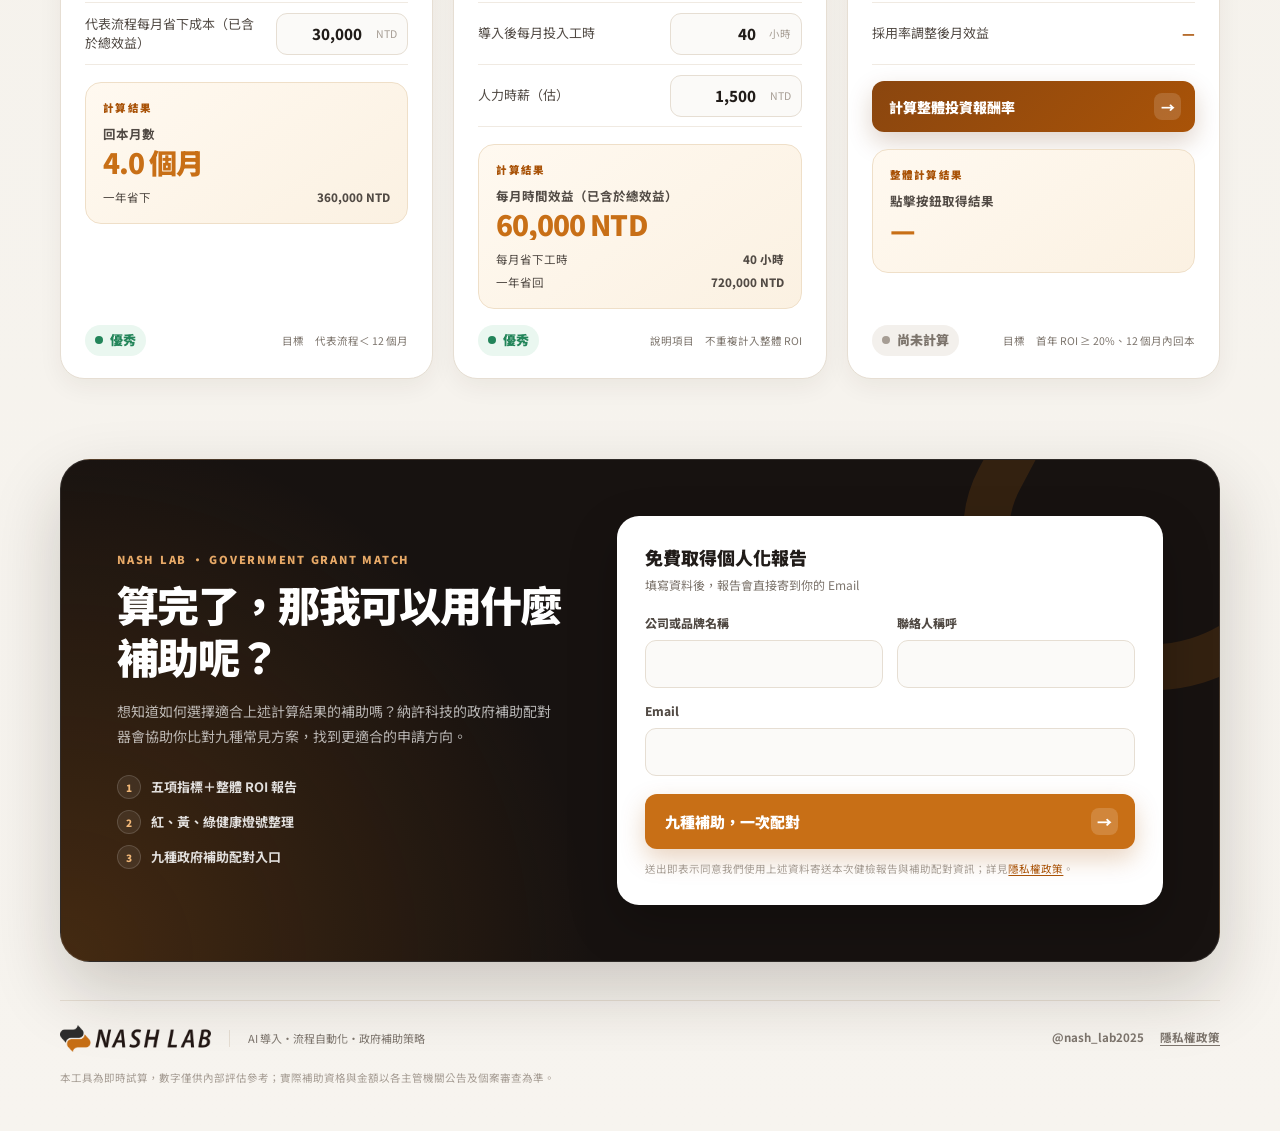
==== commit 7217065e: "Publish the sixth overall ROI calculator" ====
--- a/index.html
+++ b/index.html
@@ -4,7 +4,7 @@
 <meta charset="UTF-8" />
 <meta name="viewport" content="width=device-width, initial-scale=1.0" />
 <title>AI 導入補助健檢｜納許實驗室 Nash Lab</title>
-<meta name="description" content="免費工具：導入 AI 前，先算清楚整體 ROI、補助槓桿、採用率、單一流程回本與時間效益這 5 個數字。填入你的實際數字，紅黃綠燈號即時告訴你哪裡健康、哪裡危險。" />
+<meta name="description" content="免費工具：導入 AI 前，先算清楚整體 ROI、補助槓桿、採用率、單一流程回本與時間效益這 5 個數字，再計算補助與採用率調整後的完整投資報酬率。" />
 <link rel="canonical" href="https://tools.nashlab.tech/" />
 <meta name="theme-color" content="#D07100" />
 <!-- Open Graph / 社群分享預覽 -->
@@ -30,7 +30,7 @@
 <link rel="preconnect" href="https://fonts.googleapis.com">
 <link rel="preconnect" href="https://fonts.gstatic.com" crossorigin>
 <link href="https://fonts.googleapis.com/css2?family=Noto+Sans+TC:wght@400;500;700;900&display=swap" rel="stylesheet">
-<link rel="stylesheet" href="css/style.css?v=20260726-5" />
+<link rel="stylesheet" href="css/style.css?v=20260825-7" />
 </head>
 <body>
 <header class="hero">
@@ -114,7 +114,7 @@
         <h3>算完了，那我可以用什麼補助呢？</h3>
         <p>想知道如何選擇適合上述計算結果的補助嗎？納許科技的政府補助配對器會協助你比對九種常見方案，找到更適合的申請方向。</p>
         <div class="cta-benefits" aria-label="報告內容">
-          <span><i>1</i>五項 AI 導入計算報告</span>
+          <span><i>1</i>五項指標＋整體 ROI 報告</span>
           <span><i>2</i>紅、黃、綠健康燈號整理</span>
           <span><i>3</i>九種政府補助配對入口</span>
         </div>
@@ -163,6 +163,6 @@
   </div>
   <p class="disc">本工具為即時試算，數字僅供內部評估參考；實際補助資格與金額以各主管機關公告及個案審查為準。</p>
 </footer>
-<script src="js/app.js?v=20260825-6"></script>
+<script src="js/app.js?v=20260825-7"></script>
 </body>
 </html>
--- a/css/style.css
+++ b/css/style.css
@@ -402,6 +402,44 @@
 .badge.danger{background:var(--danger-soft);color:var(--danger)}
 .badge.danger .bd{background:var(--danger)}
 .target{color:var(--muted);font-size:10.5px;line-height:1.45;text-align:right}
+.overall-fields .field strong{
+  flex:none;
+  color:var(--accent-deep);
+  font-size:14px;
+  font-weight:900;
+  font-variant-numeric:tabular-nums;
+  text-align:right;
+}
+.overall-button{
+  width:calc(100% - 48px);
+  min-height:50px;
+  display:flex;
+  align-items:center;
+  justify-content:space-between;
+  gap:16px;
+  margin:16px 24px 0;
+  padding:12px 14px 12px 17px;
+  border:0;
+  border-radius:12px;
+  background:linear-gradient(135deg,#8A460F,var(--accent-deep));
+  color:#fff;
+  cursor:pointer;
+  font-size:14px;
+  font-weight:900;
+  box-shadow:0 10px 24px rgba(111,54,12,.22);
+  transition:transform .16s,background .16s,box-shadow .16s;
+}
+.overall-button i{
+  width:27px;
+  height:27px;
+  display:grid;
+  place-items:center;
+  border-radius:8px;
+  background:rgba(255,255,255,.15);
+  font-style:normal;
+}
+.overall-button:hover{transform:translateY(-2px);background:linear-gradient(135deg,#71370A,#914809);box-shadow:0 14px 28px rgba(111,54,12,.28)}
+.overall-button:focus-visible{outline:3px solid rgba(169,83,8,.25);outline-offset:3px}
 
 /* ---------- lead capture / grant match ---------- */
 .cta{
@@ -609,6 +647,7 @@
   .card-h{padding:23px 20px 9px}
   .fields{padding:4px 20px 0}
   .result{margin:15px 20px 0}
+  .overall-button{width:calc(100% - 40px);margin-left:20px;margin-right:20px}
   .verdict{padding:15px 20px 20px}
   .cta{margin-top:48px;border-radius:24px}
   .cta-inner{gap:30px;padding:34px 20px 22px}
